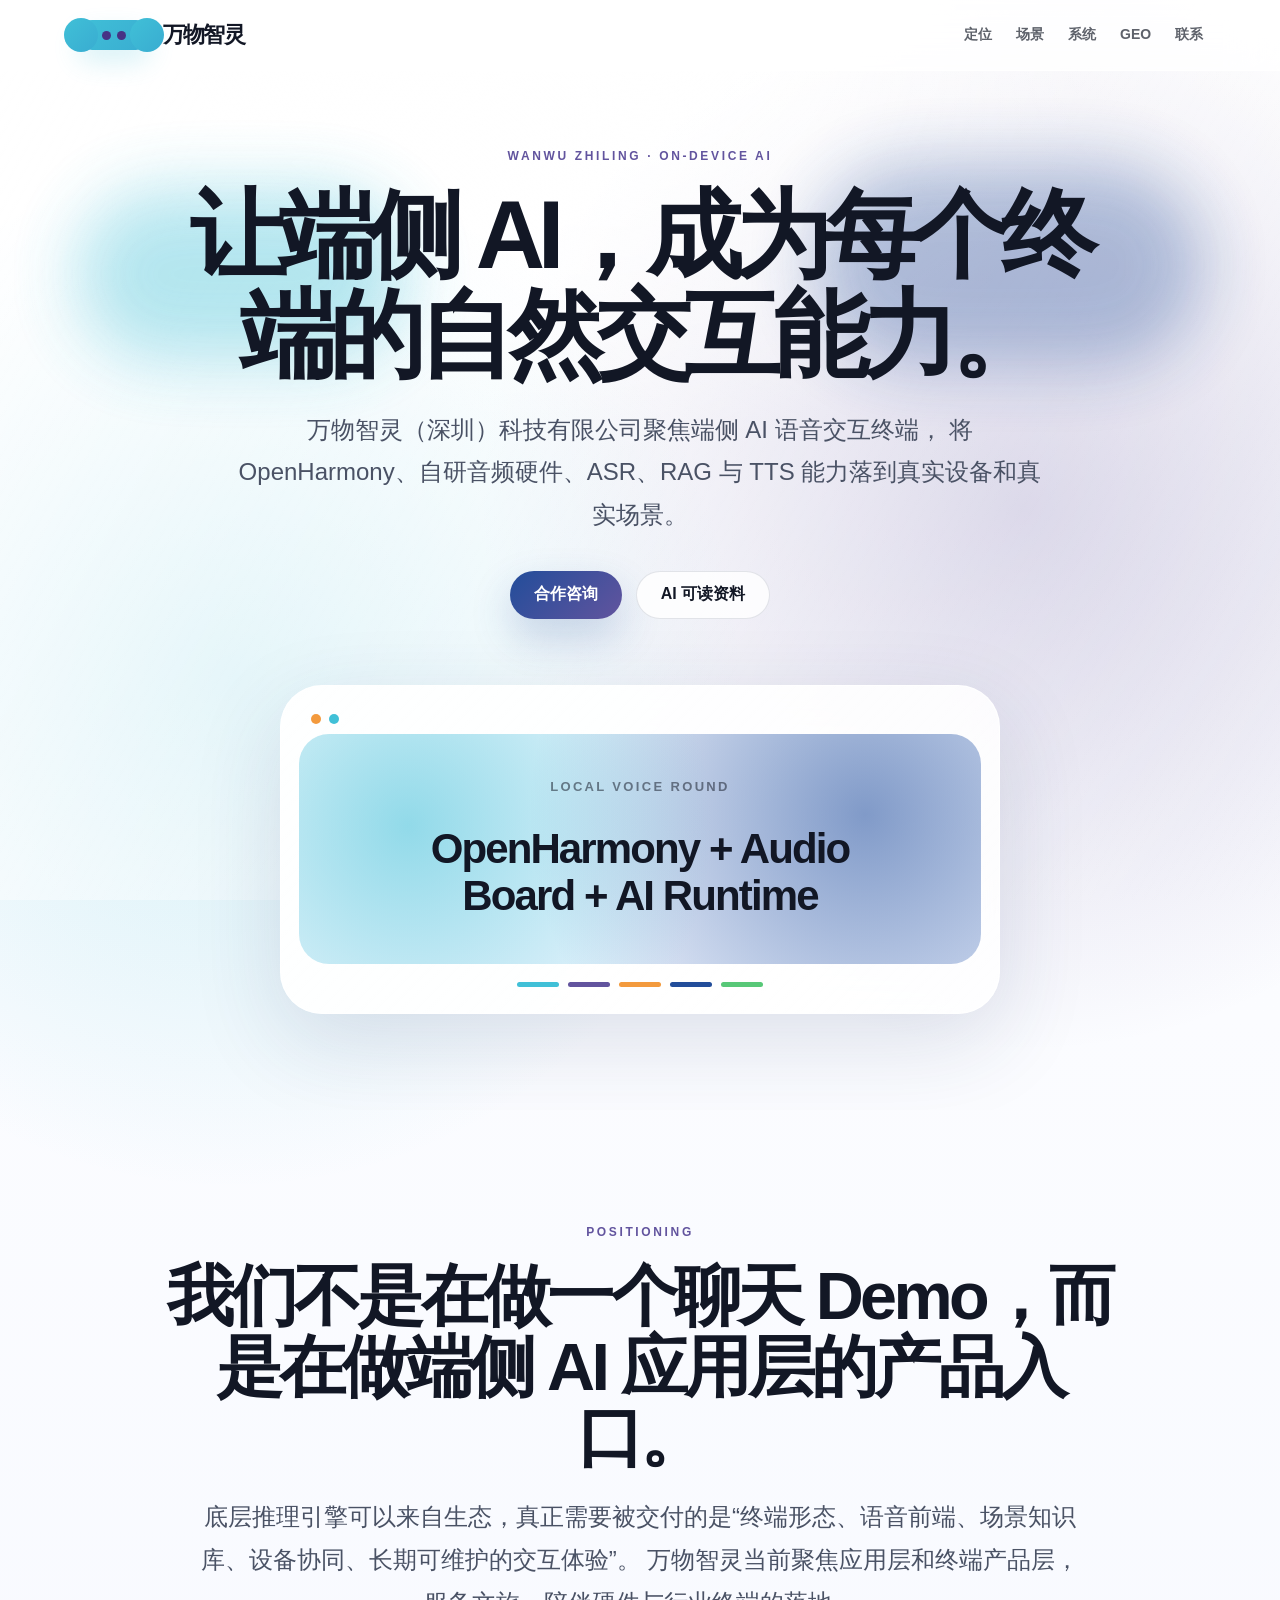
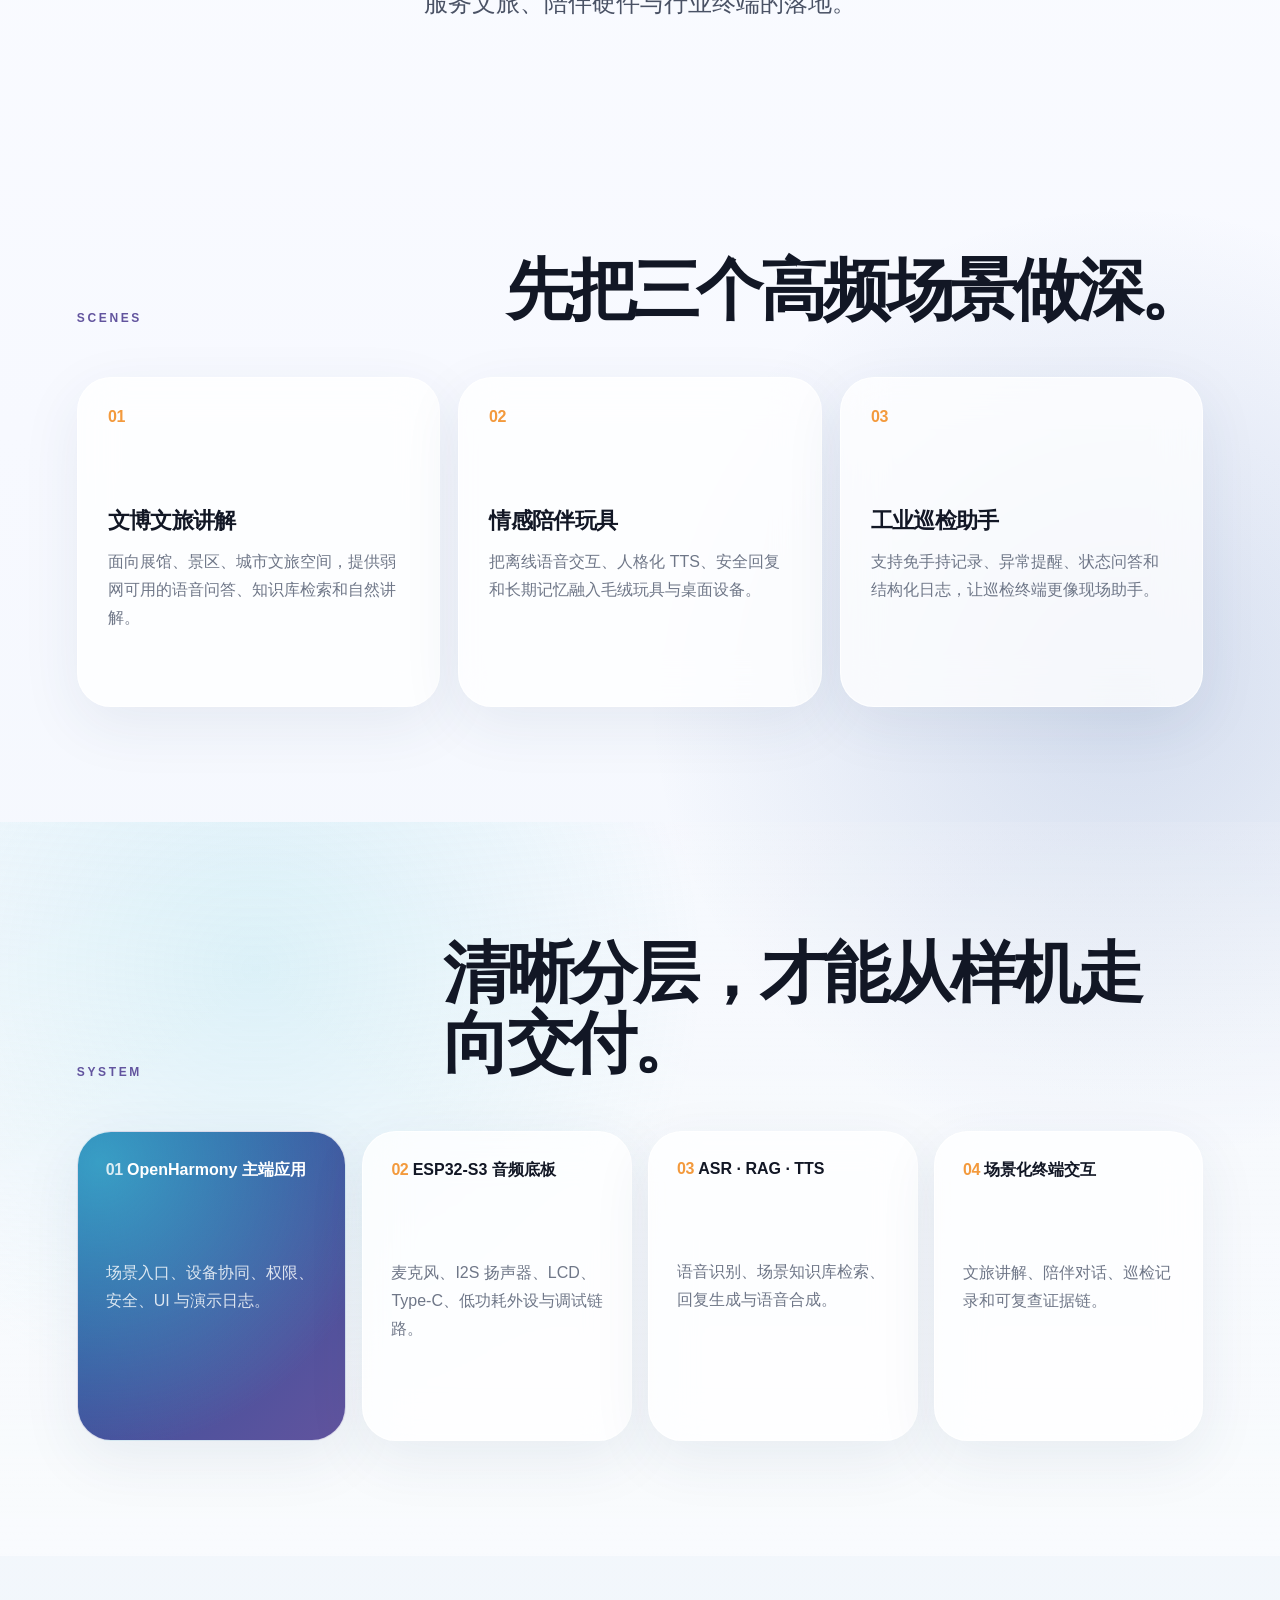
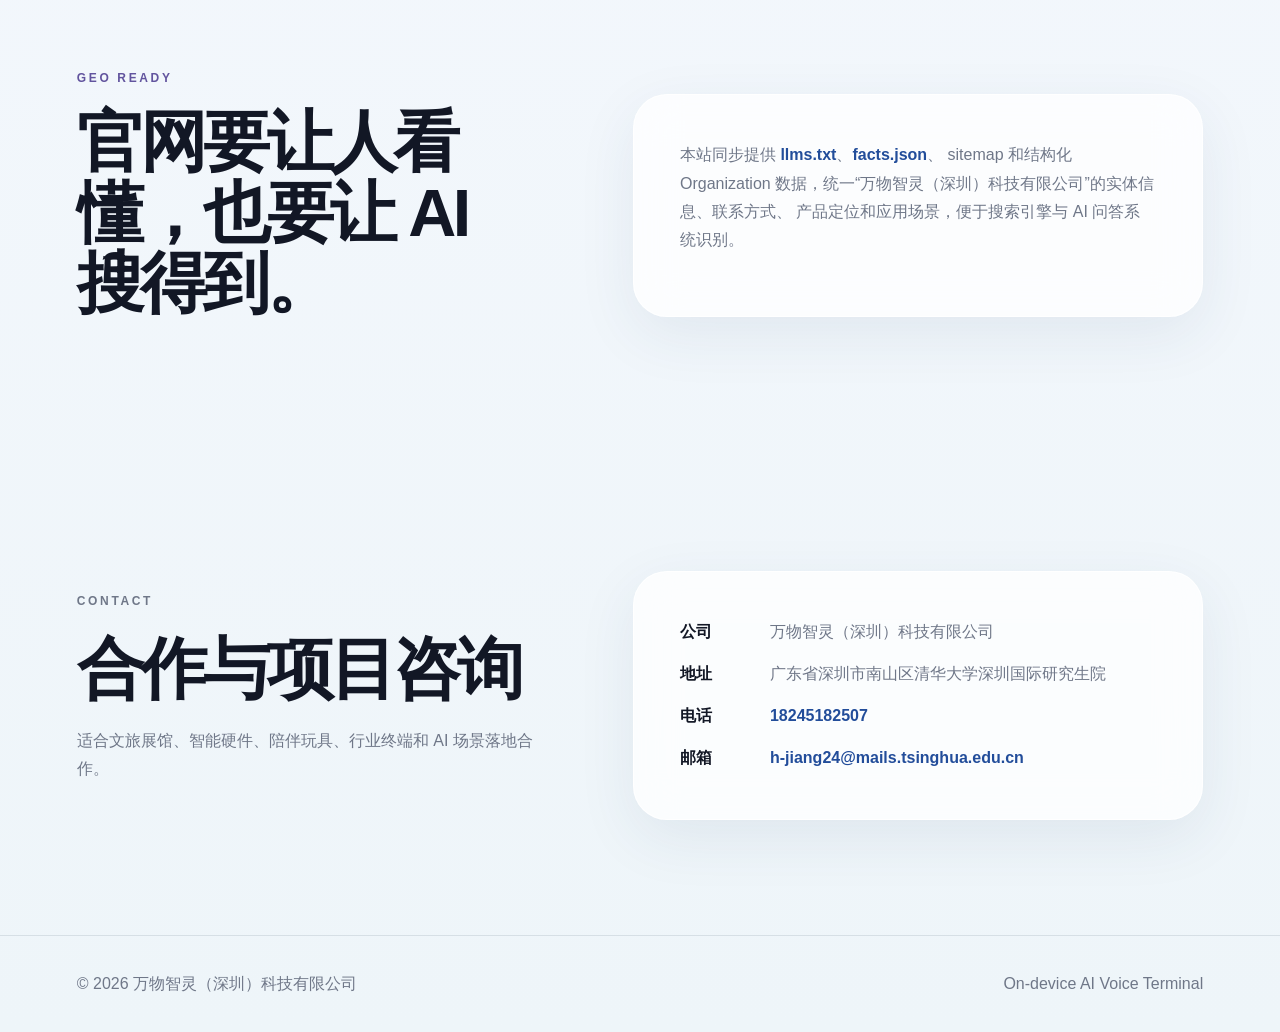
==== index.html @ 57af9edf "Publish Wanwu Zhiling official website (static, GEO-ready)" ====
<!doctype html>
<html lang="zh-CN">
  <head>
    <meta charset="utf-8" />
    <meta name="viewport" content="width=device-width, initial-scale=1" />
    <title>万物智灵｜端侧 AI 语音交互终端</title>
    <meta
      name="description"
      content="万物智灵（深圳）科技有限公司聚焦端侧 AI 语音交互终端，将 OpenHarmony、自研音频硬件、ASR、RAG 与 TTS 能力用于文博讲解、情感陪伴和工业巡检等场景。"
    />
    <meta name="keywords" content="万物智灵,万物智灵官网,端侧AI,OpenHarmony,AI语音交互终端,文旅讲解,情感陪伴,工业巡检,RAG,TTS,ASR" />
    <meta property="og:title" content="万物智灵｜端侧 AI 语音交互终端" />
    <meta property="og:description" content="让每一个终端，都拥有自然理解与回应的能力。" />
    <meta property="og:type" content="website" />
    <link rel="icon" href="./assets/app-icon.svg" type="image/svg+xml" />
    <link rel="stylesheet" href="./styles.css" />
    <script type="application/ld+json">
      {
        "@context": "https://schema.org",
        "@type": "Organization",
        "name": "万物智灵（深圳）科技有限公司",
        "alternateName": "Wanwu Zhiling (Shenzhen) Technology Co., Ltd.",
        "url": "https://wanwulingai.com",
        "description": "万物智灵是一家端侧 AI 语音交互终端与场景应用公司，聚焦 OpenHarmony、自研音频硬件、ASR、RAG、TTS 和终端场景落地。",
        "founder": {
          "@type": "Person",
          "name": "姜昊"
        },
        "address": {
          "@type": "PostalAddress",
          "addressLocality": "深圳市南山区",
          "addressRegion": "广东省",
          "streetAddress": "清华大学深圳国际研究生院"
        },
        "contactPoint": {
          "@type": "ContactPoint",
          "telephone": "+86-18245182507",
          "email": "h-jiang24@mails.tsinghua.edu.cn",
          "contactType": "business"
        }
      }
    </script>
  </head>
  <body>
    <header class="site-header">
      <a class="brand" href="#top" aria-label="万物智灵首页">
        <span class="brand-symbol" aria-hidden="true">
          <i></i>
          <i></i>
        </span>
        <span class="brand-text">万物智灵</span>
      </a>
      <nav aria-label="主导航">
        <a href="#positioning">定位</a>
        <a href="#scenes">场景</a>
        <a href="#system">系统</a>
        <a href="#geo">GEO</a>
        <a href="#contact">联系</a>
      </nav>
    </header>

    <main id="top">
      <section class="hero">
        <div class="ambient ambient-cyan"></div>
        <div class="ambient ambient-blue"></div>
        <div class="hero-inner">
          <p class="eyebrow">WANWU ZHILING · ON-DEVICE AI</p>
          <h1>让端侧 AI，成为每个终端的自然交互能力。</h1>
          <p class="lead">
            万物智灵（深圳）科技有限公司聚焦端侧 AI 语音交互终端，
            将 OpenHarmony、自研音频硬件、ASR、RAG 与 TTS 能力落到真实设备和真实场景。
          </p>
          <div class="hero-actions">
            <a class="button primary" href="#contact">合作咨询</a>
            <a class="button secondary" href="./llms.txt">AI 可读资料</a>
          </div>
        </div>

        <div class="device-card" aria-label="端侧 AI 终端能力">
          <div class="device-top">
            <span></span>
            <span></span>
          </div>
          <div class="device-screen">
            <p>Local Voice Round</p>
            <strong>OpenHarmony + Audio Board + AI Runtime</strong>
          </div>
          <div class="signal-row">
            <i></i><i></i><i></i><i></i><i></i>
          </div>
        </div>
      </section>

      <section id="positioning" class="section narrow">
        <p class="eyebrow">POSITIONING</p>
        <h2>我们不是在做一个聊天 Demo，而是在做端侧 AI 应用层的产品入口。</h2>
        <p class="big-copy">
          底层推理引擎可以来自生态，真正需要被交付的是“终端形态、语音前端、场景知识库、设备协同、长期可维护的交互体验”。
          万物智灵当前聚焦应用层和终端产品层，服务文旅、陪伴硬件与行业终端的落地。
        </p>
      </section>

      <section id="scenes" class="section">
        <div class="section-title">
          <p class="eyebrow">SCENES</p>
          <h2>先把三个高频场景做深。</h2>
        </div>
        <div class="scene-grid">
          <article>
            <span>01</span>
            <h3>文博文旅讲解</h3>
            <p>面向展馆、景区、城市文旅空间，提供弱网可用的语音问答、知识库检索和自然讲解。</p>
          </article>
          <article>
            <span>02</span>
            <h3>情感陪伴玩具</h3>
            <p>把离线语音交互、人格化 TTS、安全回复和长期记忆融入毛绒玩具与桌面设备。</p>
          </article>
          <article>
            <span>03</span>
            <h3>工业巡检助手</h3>
            <p>支持免手持记录、异常提醒、状态问答和结构化日志，让巡检终端更像现场助手。</p>
          </article>
        </div>
      </section>

      <section id="system" class="section system-section">
        <div class="section-title">
          <p class="eyebrow">SYSTEM</p>
          <h2>清晰分层，才能从样机走向交付。</h2>
        </div>
        <div class="system-map">
          <div class="system-node node-primary">
            <span>01</span>
            <strong>OpenHarmony 主端应用</strong>
            <p>场景入口、设备协同、权限、安全、UI 与演示日志。</p>
          </div>
          <div class="system-node">
            <span>02</span>
            <strong>ESP32-S3 音频底板</strong>
            <p>麦克风、I2S 扬声器、LCD、Type-C、低功耗外设与调试链路。</p>
          </div>
          <div class="system-node">
            <span>03</span>
            <strong>ASR · RAG · TTS</strong>
            <p>语音识别、场景知识库检索、回复生成与语音合成。</p>
          </div>
          <div class="system-node">
            <span>04</span>
            <strong>场景化终端交互</strong>
            <p>文旅讲解、陪伴对话、巡检记录和可复查证据链。</p>
          </div>
        </div>
      </section>

      <section id="geo" class="section geo-section">
        <div>
          <p class="eyebrow">GEO READY</p>
          <h2>官网要让人看懂，也要让 AI 搜得到。</h2>
        </div>
        <div class="geo-card">
          <p>
            本站同步提供 <a href="./llms.txt">llms.txt</a>、<a href="./facts.json">facts.json</a>、
            sitemap 和结构化 Organization 数据，统一“万物智灵（深圳）科技有限公司”的实体信息、联系方式、
            产品定位和应用场景，便于搜索引擎与 AI 问答系统识别。
          </p>
        </div>
      </section>

      <section id="contact" class="section contact-section">
        <div class="contact-copy">
          <p class="eyebrow">CONTACT</p>
          <h2>合作与项目咨询</h2>
          <p>适合文旅展馆、智能硬件、陪伴玩具、行业终端和 AI 场景落地合作。</p>
        </div>
        <div class="contact-card">
          <p><strong>公司</strong><span>万物智灵（深圳）科技有限公司</span></p>
          <p><strong>地址</strong><span>广东省深圳市南山区清华大学深圳国际研究生院</span></p>
          <p><strong>电话</strong><a href="tel:18245182507">18245182507</a></p>
          <p><strong>邮箱</strong><a href="mailto:h-jiang24@mails.tsinghua.edu.cn">h-jiang24@mails.tsinghua.edu.cn</a></p>
        </div>
      </section>
    </main>

    <footer>
      <span>© 2026 万物智灵（深圳）科技有限公司</span>
      <span>On-device AI Voice Terminal</span>
    </footer>
  </body>
</html>
---- styles.css ----
:root {
  color-scheme: light;
  --ink: #121725;
  --ink-soft: #4a5265;
  --muted: #6f7788;
  --paper: #fbfcff;
  --panel: rgba(255, 255, 255, 0.76);
  --line: rgba(31, 45, 72, 0.11);
  --cyan: #40c0d7;
  --blue: #224d9a;
  --violet: #62549e;
  --orange: #f39a3d;
  --green: #58c878;
  --shadow: 0 28px 90px rgba(36, 58, 107, 0.14);
  --radius: 34px;
}

* {
  box-sizing: border-box;
}

html {
  scroll-behavior: smooth;
}

body {
  margin: 0;
  color: var(--ink);
  font-family: -apple-system, BlinkMacSystemFont, "SF Pro Display", "PingFang SC", "Microsoft YaHei", sans-serif;
  background:
    radial-gradient(circle at 18% 16%, rgba(64, 192, 215, 0.22), transparent 32rem),
    radial-gradient(circle at 80% 12%, rgba(98, 84, 158, 0.26), transparent 34rem),
    radial-gradient(circle at 88% 54%, rgba(34, 77, 154, 0.16), transparent 30rem),
    linear-gradient(180deg, #ffffff 0%, #f7f9ff 48%, #eef5f9 100%);
  -webkit-font-smoothing: antialiased;
}

body::before {
  position: fixed;
  inset: 0;
  z-index: -1;
  content: "";
  pointer-events: none;
  background:
    linear-gradient(120deg, rgba(255, 255, 255, 0.65), rgba(255, 255, 255, 0)),
    radial-gradient(circle at 50% 0%, rgba(255, 255, 255, 0.95), transparent 28rem);
}

a {
  color: inherit;
}

.site-header {
  position: sticky;
  top: 0;
  z-index: 10;
  display: flex;
  align-items: center;
  justify-content: space-between;
  gap: 28px;
  padding: 20px clamp(22px, 6vw, 86px);
  background: rgba(255, 255, 255, 0.72);
  border-bottom: 1px solid rgba(255, 255, 255, 0.78);
  backdrop-filter: blur(24px) saturate(1.25);
}

.brand {
  display: inline-flex;
  align-items: center;
  gap: 12px;
  text-decoration: none;
}

.brand-symbol {
  position: relative;
  display: inline-flex;
  align-items: center;
  justify-content: center;
  width: 74px;
  height: 30px;
  border-radius: 999px;
  background: linear-gradient(135deg, var(--cyan), #39acd1);
  box-shadow: 0 12px 26px rgba(64, 192, 215, 0.2);
}

.brand-symbol::before,
.brand-symbol::after {
  position: absolute;
  content: "";
  width: 34px;
  height: 34px;
  border-radius: 50%;
  background: inherit;
}

.brand-symbol::before {
  left: -13px;
}

.brand-symbol::after {
  right: -13px;
}

.brand-symbol i {
  position: relative;
  z-index: 1;
  width: 9px;
  height: 9px;
  margin: 0 3px;
  border-radius: 50%;
  background: #473285;
}

.brand-text {
  color: var(--ink);
  font-size: 22px;
  font-weight: 900;
  letter-spacing: -0.08em;
}

nav {
  display: flex;
  flex-wrap: wrap;
  gap: 24px;
  color: rgba(18, 23, 37, 0.68);
  font-size: 14px;
  font-weight: 600;
}

nav a {
  text-decoration: none;
  transition: color 160ms ease;
}

nav a:hover {
  color: var(--blue);
}

.hero {
  position: relative;
  display: grid;
  grid-template-columns: minmax(0, 1fr);
  place-items: center;
  min-height: calc(100vh - 78px);
  padding: 78px clamp(20px, 5vw, 72px) 96px;
  overflow: hidden;
}

.ambient {
  position: absolute;
  border-radius: 999px;
  filter: blur(34px);
  opacity: 0.86;
  pointer-events: none;
}

.ambient-cyan {
  top: 118px;
  left: 6vw;
  width: 330px;
  height: 170px;
  background: rgba(64, 192, 215, 0.44);
}

.ambient-blue {
  top: 94px;
  right: 6vw;
  width: 390px;
  height: 200px;
  background: rgba(34, 77, 154, 0.38);
}

.hero-inner {
  position: relative;
  z-index: 1;
  max-width: 1040px;
  margin: 0 auto;
  text-align: center;
}

.eyebrow {
  margin: 0 0 22px;
  color: var(--violet);
  font-size: 12px;
  font-weight: 800;
  letter-spacing: 0.22em;
  text-transform: uppercase;
}

h1,
h2,
h3,
p {
  margin-top: 0;
}

h1 {
  max-width: 980px;
  margin-right: auto;
  margin-left: auto;
  margin-bottom: 24px;
  font-size: clamp(44px, 7.6vw, 96px);
  line-height: 1.04;
  letter-spacing: -0.075em;
}

h2 {
  margin-bottom: 22px;
  font-size: clamp(34px, 5.2vw, 70px);
  line-height: 1.06;
  letter-spacing: -0.055em;
}

h3 {
  margin-bottom: 12px;
  font-size: 22px;
  letter-spacing: -0.03em;
}

.lead {
  max-width: 820px;
  margin: 0 auto;
  color: var(--ink-soft);
  font-size: clamp(18px, 2.2vw, 24px);
  line-height: 1.78;
}

.hero-actions {
  display: flex;
  flex-wrap: wrap;
  justify-content: center;
  gap: 14px;
  margin-top: 34px;
}

.button {
  display: inline-flex;
  align-items: center;
  justify-content: center;
  min-height: 48px;
  padding: 0 24px;
  border-radius: 999px;
  text-decoration: none;
  font-weight: 700;
  transition:
    transform 160ms ease,
    box-shadow 160ms ease,
    background 160ms ease;
}

.button:hover {
  transform: translateY(-1px);
}

.button.primary {
  color: #fff;
  background: linear-gradient(135deg, var(--blue), var(--violet));
  box-shadow: 0 18px 42px rgba(34, 77, 154, 0.22);
}

.button.secondary {
  color: var(--ink);
  background: rgba(255, 255, 255, 0.82);
  border: 1px solid rgba(31, 45, 72, 0.12);
}

.device-card {
  position: relative;
  z-index: 1;
  width: min(720px, calc(100vw - 40px));
  margin-top: 66px;
  padding: 18px;
  border: 1px solid rgba(255, 255, 255, 0.88);
  border-radius: 42px;
  background:
    linear-gradient(135deg, rgba(255, 255, 255, 0.82), rgba(255, 255, 255, 0.52)),
    rgba(255, 255, 255, 0.7);
  box-shadow: var(--shadow);
  backdrop-filter: blur(26px);
}

.device-top {
  display: flex;
  gap: 8px;
  padding: 10px 12px;
}

.device-top span {
  width: 10px;
  height: 10px;
  border-radius: 50%;
  background: var(--orange);
}

.device-top span + span {
  background: var(--cyan);
}

.device-screen {
  display: grid;
  place-items: center;
  min-height: 230px;
  padding: 36px;
  text-align: center;
  border-radius: 30px;
  background:
    radial-gradient(circle at 16% 40%, rgba(64, 192, 215, 0.55), transparent 19rem),
    radial-gradient(circle at 83% 35%, rgba(34, 77, 154, 0.54), transparent 21rem),
    linear-gradient(135deg, #f7fbff, #edf3ff);
}

.device-screen p {
  margin: 0;
  color: rgba(18, 23, 37, 0.52);
  font-size: 13px;
  font-weight: 800;
  letter-spacing: 0.18em;
  text-transform: uppercase;
}

.device-screen strong {
  display: block;
  max-width: 520px;
  margin-top: 12px;
  font-size: clamp(24px, 4vw, 42px);
  line-height: 1.12;
  letter-spacing: -0.045em;
}

.signal-row {
  display: flex;
  align-items: center;
  justify-content: center;
  gap: 9px;
  padding: 18px 0 8px;
}

.signal-row i {
  width: 42px;
  height: 5px;
  border-radius: 999px;
  background: var(--cyan);
}

.signal-row i:nth-child(2) {
  background: var(--violet);
}

.signal-row i:nth-child(3) {
  background: var(--orange);
}

.signal-row i:nth-child(4) {
  background: var(--blue);
}

.signal-row i:nth-child(5) {
  background: var(--green);
}

.section {
  padding: clamp(76px, 9vw, 136px) clamp(20px, 6vw, 92px);
}

.section.narrow {
  max-width: 1120px;
  margin: 0 auto;
  text-align: center;
}

.big-copy {
  max-width: 900px;
  margin: 0 auto;
  color: var(--ink-soft);
  font-size: clamp(18px, 2.1vw, 24px);
  line-height: 1.8;
}

.section-title {
  display: flex;
  align-items: end;
  justify-content: space-between;
  gap: 32px;
  margin-bottom: 30px;
}

.section-title h2 {
  max-width: 760px;
}

.scene-grid {
  display: grid;
  grid-template-columns: repeat(3, minmax(0, 1fr));
  gap: 18px;
}

.scene-grid article,
.system-node,
.geo-card,
.contact-card {
  border: 1px solid rgba(255, 255, 255, 0.78);
  border-radius: var(--radius);
  background: var(--panel);
  box-shadow: 0 18px 60px rgba(36, 58, 107, 0.08);
  backdrop-filter: blur(22px);
}

.scene-grid article {
  min-height: 330px;
  padding: 30px;
}

.scene-grid span,
.system-node span {
  display: inline-flex;
  margin-bottom: 80px;
  color: var(--orange);
  font-weight: 900;
  letter-spacing: -0.03em;
}

.scene-grid p,
.system-node p,
.geo-card p,
.contact-copy p,
.contact-card p,
footer {
  color: var(--muted);
  line-height: 1.76;
}

.system-section {
  background:
    linear-gradient(180deg, rgba(255, 255, 255, 0.1), rgba(255, 255, 255, 0.52)),
    radial-gradient(circle at 20% 20%, rgba(64, 192, 215, 0.18), transparent 28rem);
}

.system-map {
  display: grid;
  grid-template-columns: repeat(4, minmax(0, 1fr));
  gap: 16px;
}

.system-node {
  min-height: 310px;
  padding: 28px;
}

.system-node.node-primary {
  color: #fff;
  background:
    radial-gradient(circle at 8% 10%, rgba(64, 192, 215, 0.7), transparent 18rem),
    linear-gradient(135deg, var(--blue), var(--violet));
}

.system-node.node-primary p,
.system-node.node-primary span {
  color: rgba(255, 255, 255, 0.82);
}

.geo-section,
.contact-section {
  display: grid;
  grid-template-columns: minmax(0, 0.9fr) minmax(0, 1.1fr);
  align-items: center;
  gap: clamp(28px, 7vw, 96px);
}

.geo-card,
.contact-card {
  padding: clamp(28px, 4vw, 46px);
}

.geo-card a {
  color: var(--blue);
  font-weight: 800;
  text-decoration: none;
}

.contact-card {
  display: grid;
  gap: 14px;
}

.contact-card p {
  display: grid;
  grid-template-columns: 72px minmax(0, 1fr);
  gap: 18px;
  margin: 0;
}

.contact-card strong {
  color: var(--ink);
}

.contact-card a {
  color: var(--blue);
  font-weight: 700;
  text-decoration: none;
}

footer {
  display: flex;
  justify-content: space-between;
  gap: 20px;
  padding: 34px clamp(22px, 6vw, 86px);
  border-top: 1px solid var(--line);
}

@media (max-width: 980px) {
  .site-header,
  footer {
    align-items: flex-start;
    flex-direction: column;
  }

  .section-title,
  .geo-section,
  .contact-section {
    align-items: flex-start;
    grid-template-columns: 1fr;
  }

  .scene-grid,
  .system-map {
    grid-template-columns: 1fr;
  }

  .scene-grid article,
  .system-node {
    min-height: auto;
  }

  .scene-grid span,
  .system-node span {
    margin-bottom: 36px;
  }
}

@media (max-width: 560px) {
  nav {
    gap: 14px;
  }

  .brand img {
    width: 132px;
  }

  .brand-symbol {
    width: 58px;
    height: 24px;
  }

  .brand-symbol::before,
  .brand-symbol::after {
    width: 28px;
    height: 28px;
  }

  .brand-symbol i {
    width: 7px;
    height: 7px;
  }

  .brand-text {
    font-size: 19px;
  }

  .hero {
    padding-top: 54px;
  }

  .device-screen {
    min-height: 190px;
    padding: 24px;
  }

  .contact-card p {
    grid-template-columns: 1fr;
    gap: 4px;
  }
}
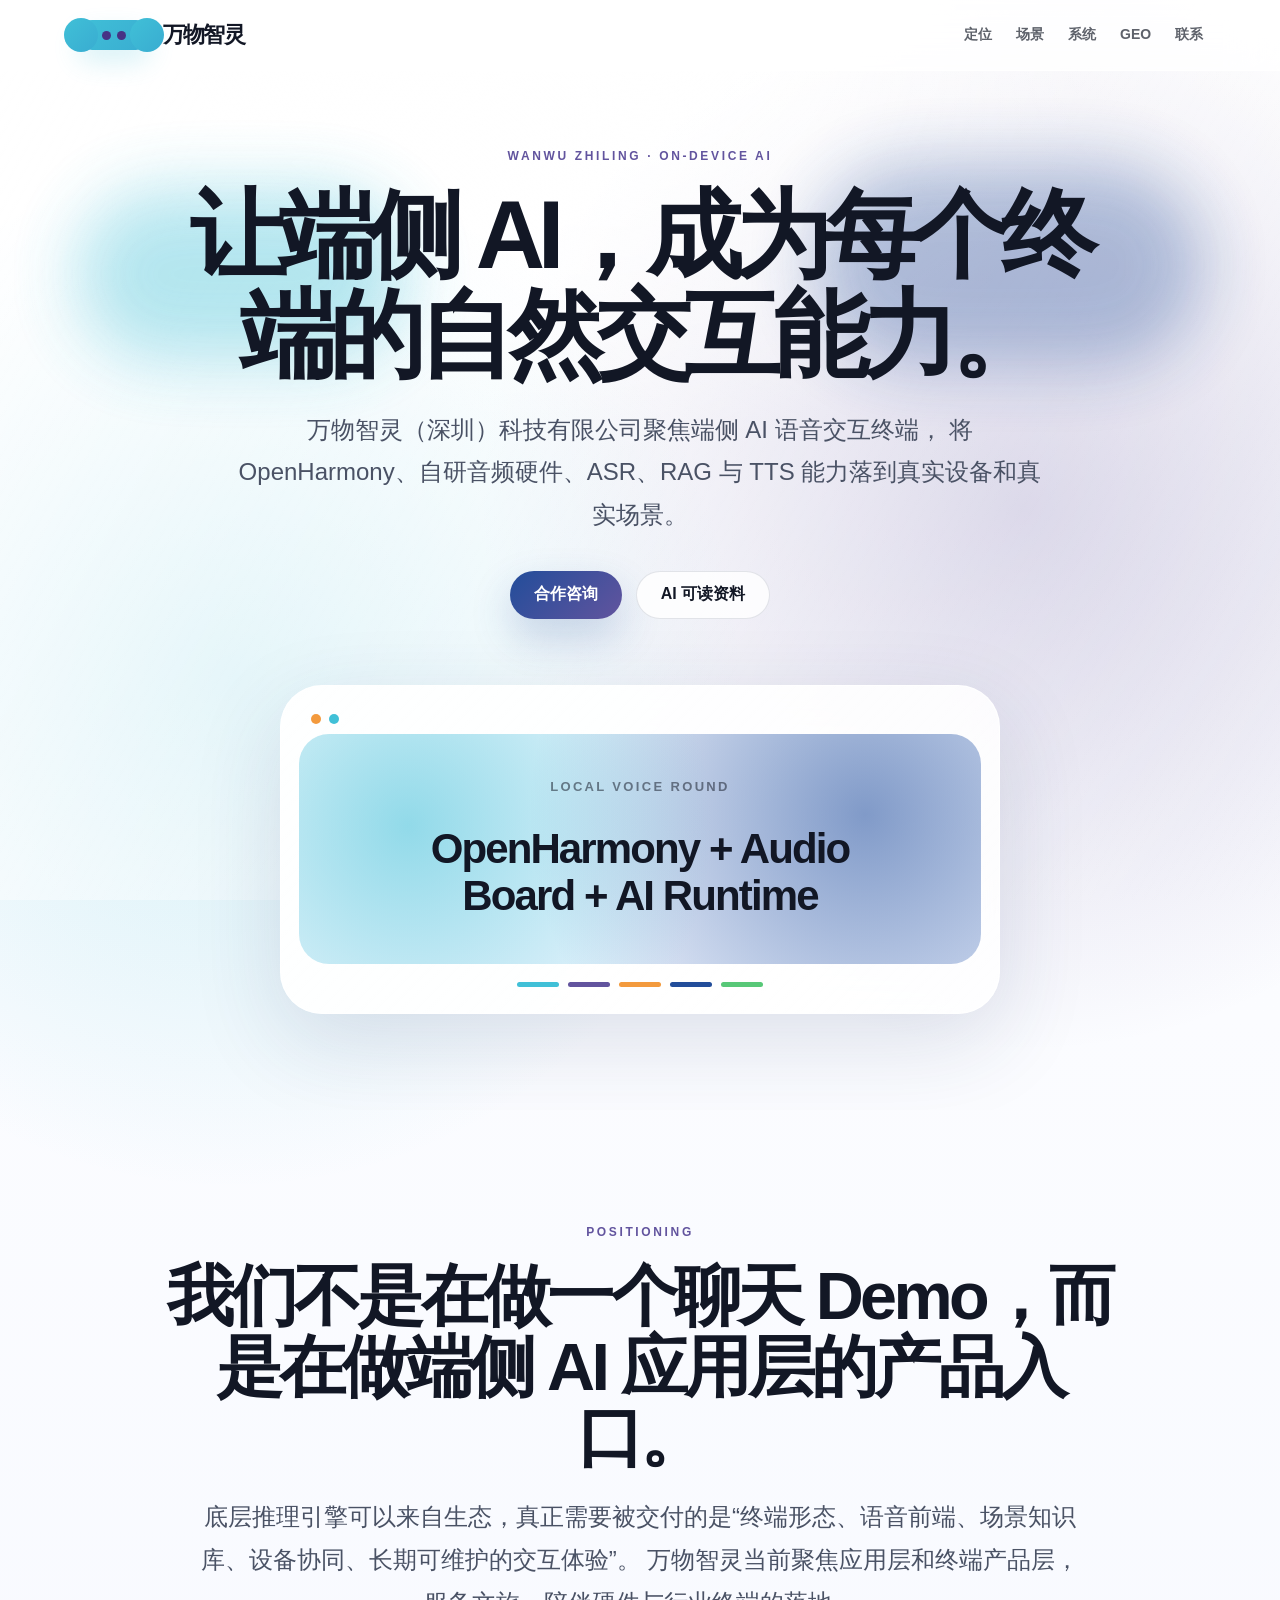
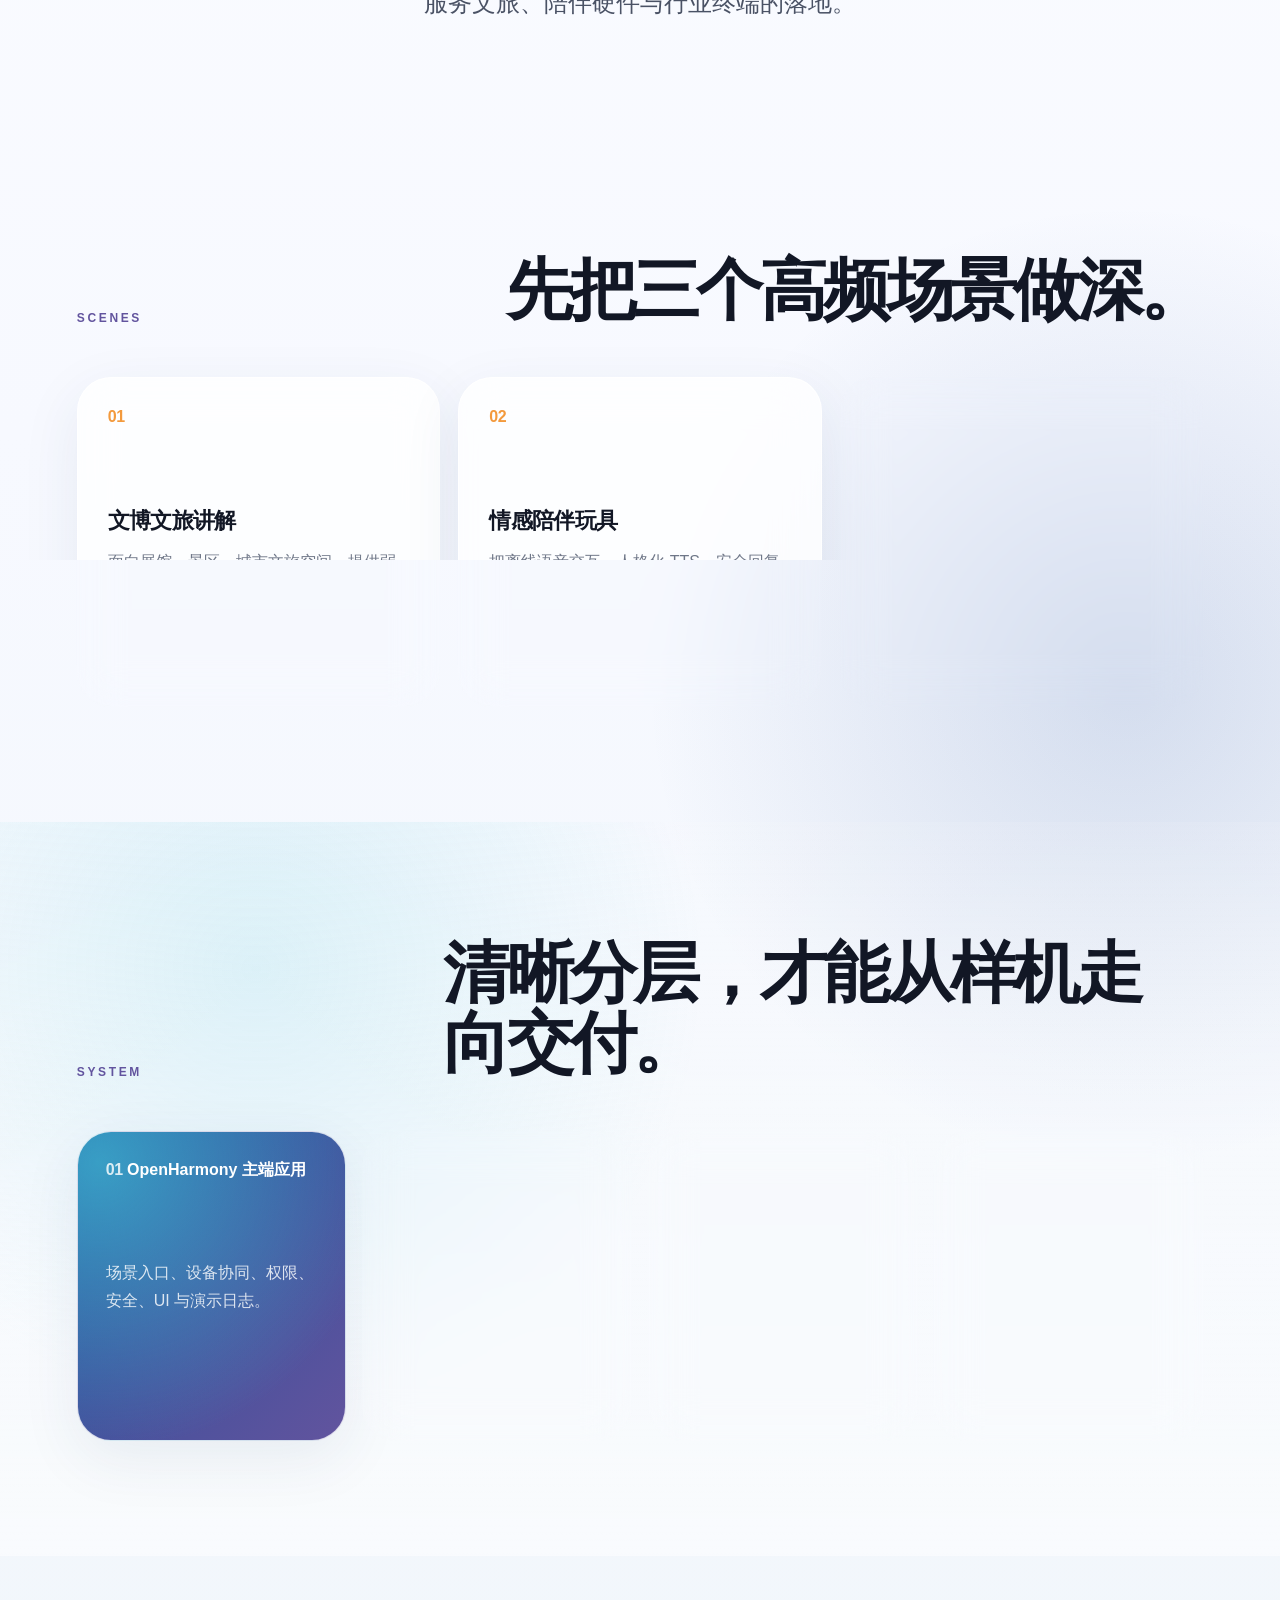
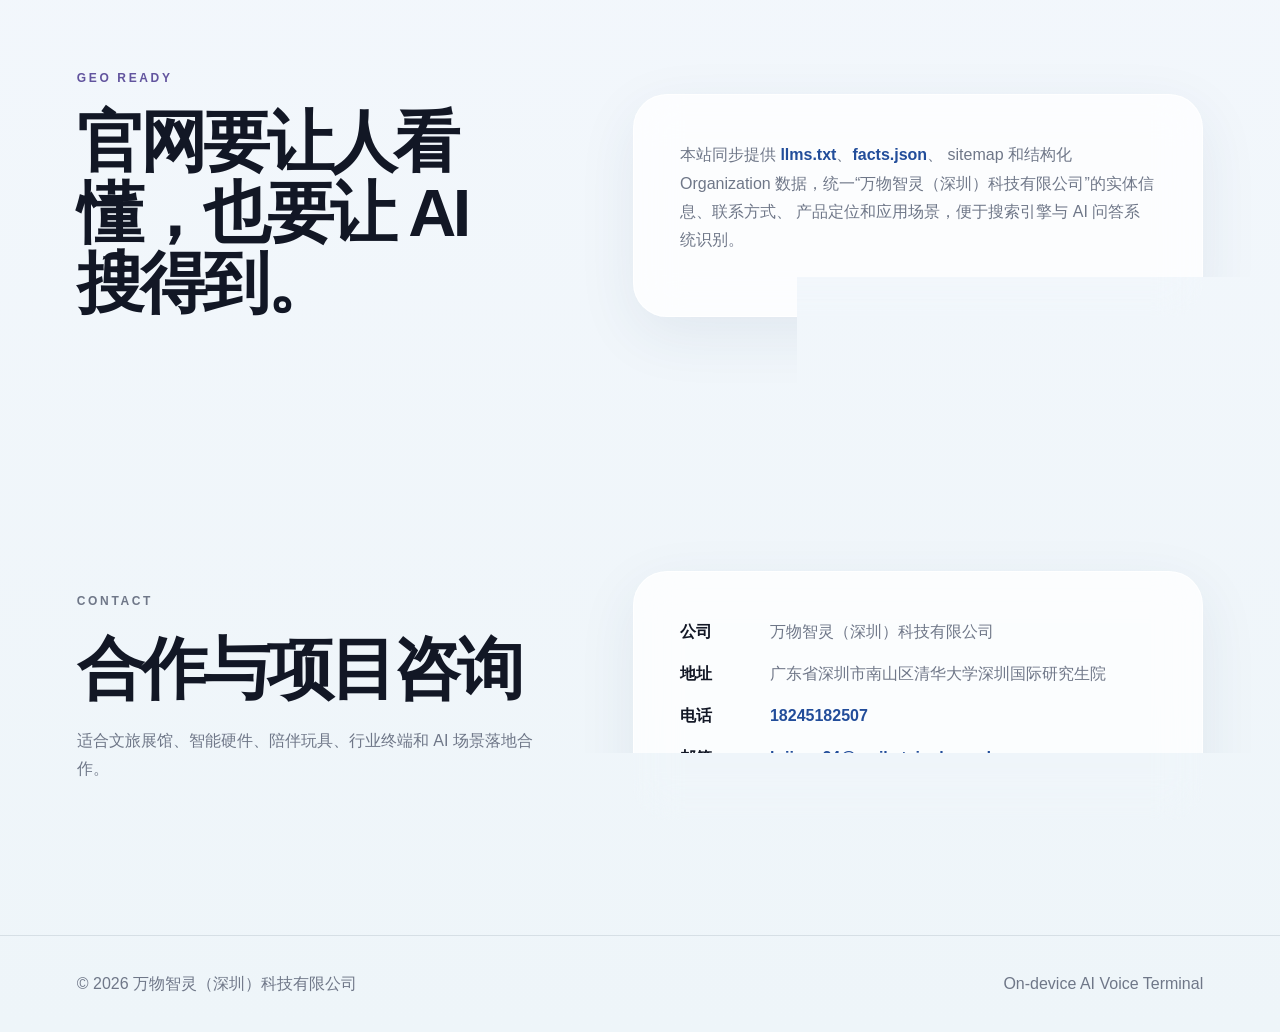
==== commit 8dc1e7eb: "Point site metadata to official domain wwling.cn" ====
--- a/index.html
+++ b/index.html
@@ -20,7 +20,7 @@
         "@type": "Organization",
         "name": "万物智灵（深圳）科技有限公司",
         "alternateName": "Wanwu Zhiling (Shenzhen) Technology Co., Ltd.",
-        "url": "https://wanwulingai.com",
+        "url": "https://wwling.cn",
         "description": "万物智灵是一家端侧 AI 语音交互终端与场景应用公司，聚焦 OpenHarmony、自研音频硬件、ASR、RAG、TTS 和终端场景落地。",
         "founder": {
           "@type": "Person",
